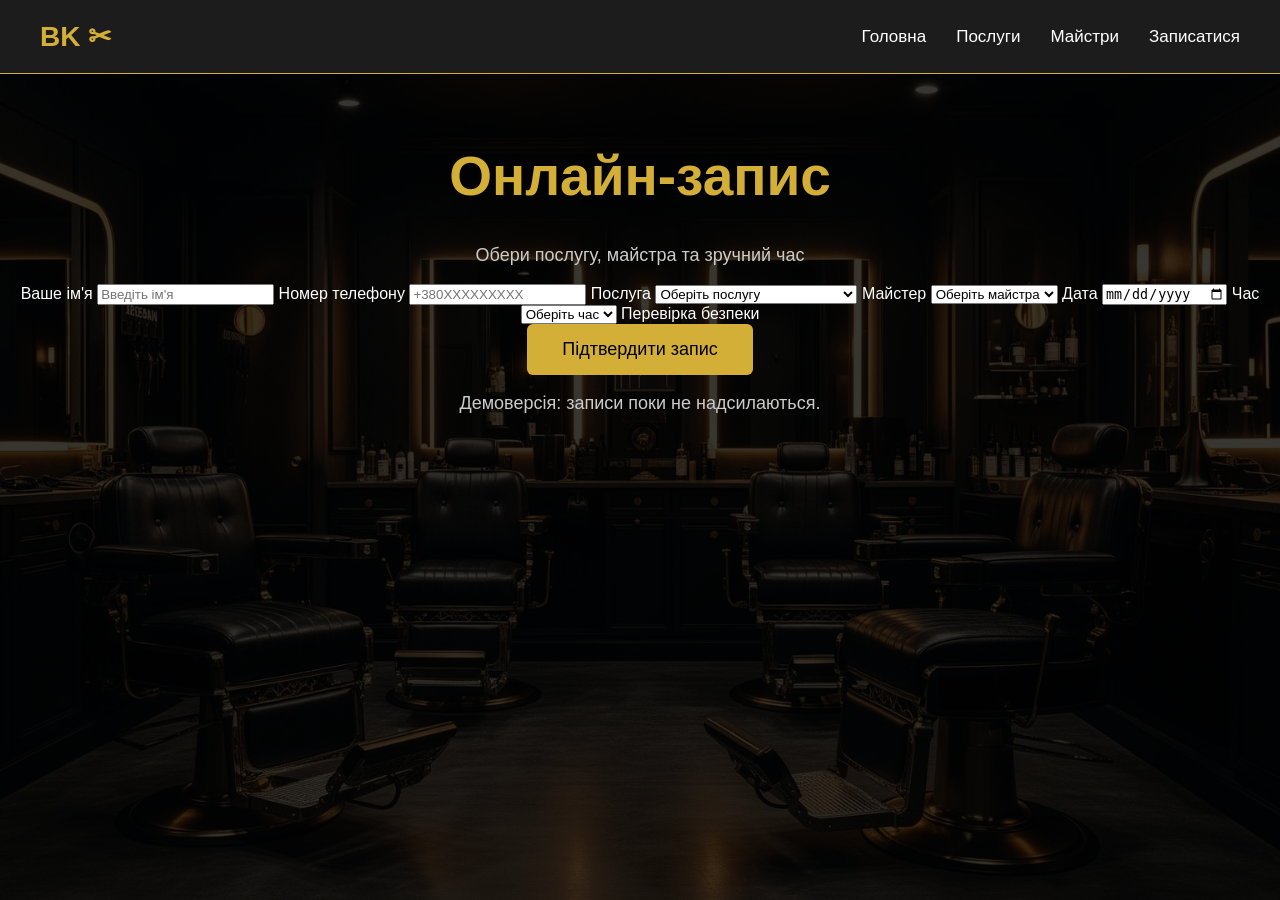
==== booking.html @ 6cb6df3f "Add files via upload" ====
<!DOCTYPE html>
<html lang="uk">
<head>
    <meta charset="UTF-8">
    <meta name="viewport" content="width=device-width, initial-scale=1.0">
    <title>Онлайн-запис | BARBER KING</title>
    <link rel="stylesheet" href="style.css">
    
<script src="https://challenges.cloudflare.com/turnstile/v0/api.js" async defer></script>

</head>
<body>
    <header class="header">
        <div class="logo">BK ✂</div>
        <nav>
            <a href="index.html">Головна</a>
            <a href="services.html">Послуги</a>
            <a href="masters.html">Майстри</a>
            <a href="booking.html">Записатися</a>
        </nav>
    </header>

    <h1>Онлайн-запис</h1>
    <p>Обери послугу, майстра та зручний час</p>

    <form class="booking-form" id="bookingForm">
        <label for="clientName">Ваше ім'я</label>
        <input type="text" id="clientName"
               placeholder="Введіть ім'я" required>

        <label for="clientPhone">Номер телефону</label>
        <input type="tel" id="clientPhone"
               placeholder="+380XXXXXXXXX" required>

        <label for="service">Послуга</label>
        <select id="service" required>
            <option value="">Оберіть послугу</option>
            <option value="haircut">Стрижка — 500 грн</option>
            <option value="beard">Борода — 300 грн</option>
            <option value="combo">Стрижка + борода — 700 грн</option>
        </select>

        <label for="master">Майстер</label>
        <select id="master" required>
            <option value="">Оберіть майстра</option>
            <option value="andriy">Андрій</option>
            <option value="maksym">Максим</option>
        </select>

        <label for="date">Дата</label>
        <input type="date" id="date" required>

        <label for="time">Час</label>
        <select id="time" required>
            <option value="">Оберіть час</option>
            <option>10:00</option>
            <option>11:00</option>
            <option>12:00</option>
            <option>13:00</option>
            <option>14:00</option>
            <option>15:00</option>
            <option>16:00</option>
            <option>17:00</option>
            <option>18:00</option>
        </select>

<label>Перевірка безпеки</label>

<div class="cf-turnstile"
     data-sitekey="0x4AAAAAAFVgRgUXcYx5FODZ"
     data-theme="dark">
</div>

        <button type="submit">Підтвердити запис</button>
        <p class="form-note">
            Демоверсія: записи поки не надсилаються.
        </p>
    </form>
    
<script src="script.js"></script>

</body>
</html>
---- style.css ----
body {
    background-color: #121212;
    color: white;
    font-family: Arial, sans-serif;
    text-align: center;
    margin: 0;
    padding: 100px 20px;
}

h1 {
    color: #d4af37;
    font-size: 55px;
}

h2 {
    font-size: 30px;
}

p {
    color: #cccccc;
    font-size: 18px;
}

button {
    background-color: #d4af37;
    color: black;
    border: none;
    padding: 15px 35px;
    font-size: 18px;
    border-radius: 6px;
    cursor: pointer;
}

button:hover {
    background-color: #f5d76e;
}

.services {
    margin-top: 100px;
}

.services h2 {
    color: #d4af37;
    margin-bottom: 30px;
}

.service {
    background-color: #222;
    padding: 20px;
    margin: 15px auto;
    max-width: 400px;
    border-radius: 10px;
    border: 1px solid #d4af37;
}

.service h3 {
    font-size: 22px;
}

.service p {
    color: #d4af37;
    font-size: 20px;
    font-weight: bold;
}

.header {
    display: flex;
    justify-content: space-between;
    align-items: center;
    background-color: #1c1c1c;
    padding: 20px 40px;
    margin: -100px -20px 70px;
    border-bottom: 1px solid #d4af37;
}

.logo {
    color: #d4af37;
    font-size: 28px;
    font-weight: bold;
}

nav {
    display: flex;
    gap: 30px;
}

nav a {
    color: white;
    text-decoration: none;
    font-size: 17px;
}

nav a:hover {
    color: #d4af37;
}

.contacts {
    margin-top: 100px;
    padding: 50px 20px;
    background-color: #1c1c1c;
    border-top: 1px solid #d4af37;
}

.contacts h2 {
    color: #d4af37;
}

.contacts p {
    margin: 20px 0;
}

html {
    scroll-behavior: smooth;
}

body {
    background-image:
        linear-gradient(
            rgba(0, 0, 0, 0.78),
            rgba(0, 0, 0, 0.78)
        ),
        url("barbershop.jpg");

    background-size: cover;
    background-position: center;
    background-attachment: fixed;
}

@media (max-width: 768px) {
    body {
        padding: 80px 15px;
        background-attachment: scroll;
    }

    .header {
        flex-direction: column;
        gap: 20px;
        padding: 20px;
        margin: -80px -15px 50px;
    }

    nav {
        gap: 15px;
        flex-wrap: wrap;
        justify-content: center;
    }

    nav a {
        font-size: 15px;
    }

    h1 {
        font-size: 38px;
    }

    h2 {
        font-size: 24px;
    }

    .service {
        max-width: 100%;
    }

    .services {
        margin-top: 70px;
    }
}
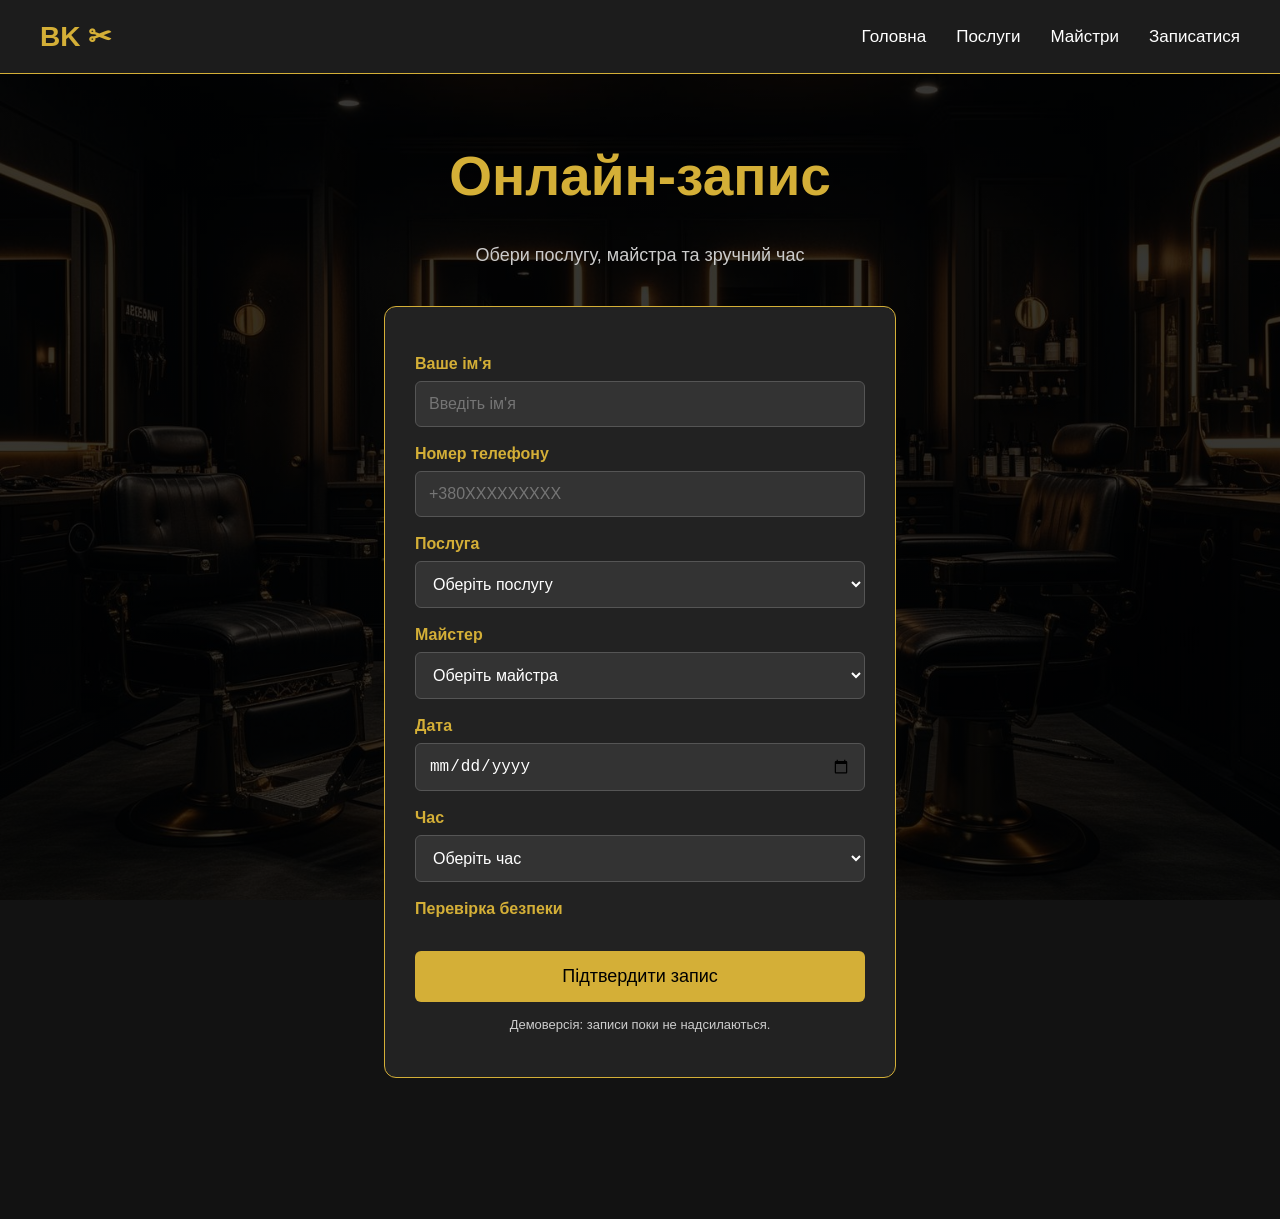
==== commit 9b10b001: "Update booking.html" ====
--- a/booking.html
+++ b/booking.html
@@ -6,8 +6,7 @@
     <meta name="viewport" content="width=device-width, initial-scale=1.0">
     <title>Онлайн-запис | BARBER KING</title>
     <link rel="stylesheet" href="style.css">
-    
-<script src="https://challenges.cloudflare.com/turnstile/v0/api.js" async defer></script>
+    <script src="https://challenges.cloudflare.com/turnstile/v0/api.js" async defer></script>
 
 </head>
 <body>
--- a/style.css
+++ b/style.css
@@ -166,3 +166,87 @@
         margin-top: 70px;
     }
 }
+
+.booking-link {
+    display: inline-block;
+    background-color: #d4af37;
+    color: #121212;
+    padding: 15px 35px;
+    margin-top: 30px;
+    border-radius: 6px;
+    text-decoration: none;
+    font-size: 18px;
+    font-weight: bold;
+}
+
+.booking-link:hover {
+    background-color: #f5d76e;
+}
+
+.masters {
+    display: flex;
+    justify-content: center;
+    flex-wrap: wrap;
+    gap: 30px;
+    margin: 60px auto;
+}
+
+.master-card {
+    background-color: #222;
+    border: 1px solid #d4af37;
+    border-radius: 12px;
+    padding: 35px 25px;
+    width: 280px;
+}
+
+.master-card h2 {
+    color: #d4af37;
+}
+
+.master-card p {
+    line-height: 1.6;
+}
+
+.master-card .booking-link {
+    margin-top: 15px;
+}
+
+.booking-form {
+    max-width: 450px;
+    margin: 40px auto;
+    padding: 30px;
+    background-color: #222;
+    border: 1px solid #d4af37;
+    border-radius: 12px;
+    text-align: left;
+}
+
+.booking-form label {
+    display: block;
+    margin: 18px 0 8px;
+    color: #d4af37;
+    font-weight: bold;
+}
+
+.booking-form input,
+.booking-form select {
+    box-sizing: border-box;
+    width: 100%;
+    padding: 13px;
+    background: #333;
+    color: white;
+    border: 1px solid #555;
+    border-radius: 6px;
+    font-size: 16px;
+}
+
+.booking-form button {
+    width: 100%;
+    margin-top: 25px;
+}
+
+.form-note {
+    font-size: 13px;
+    text-align: center;
+    line-height: 1.5;
+}
